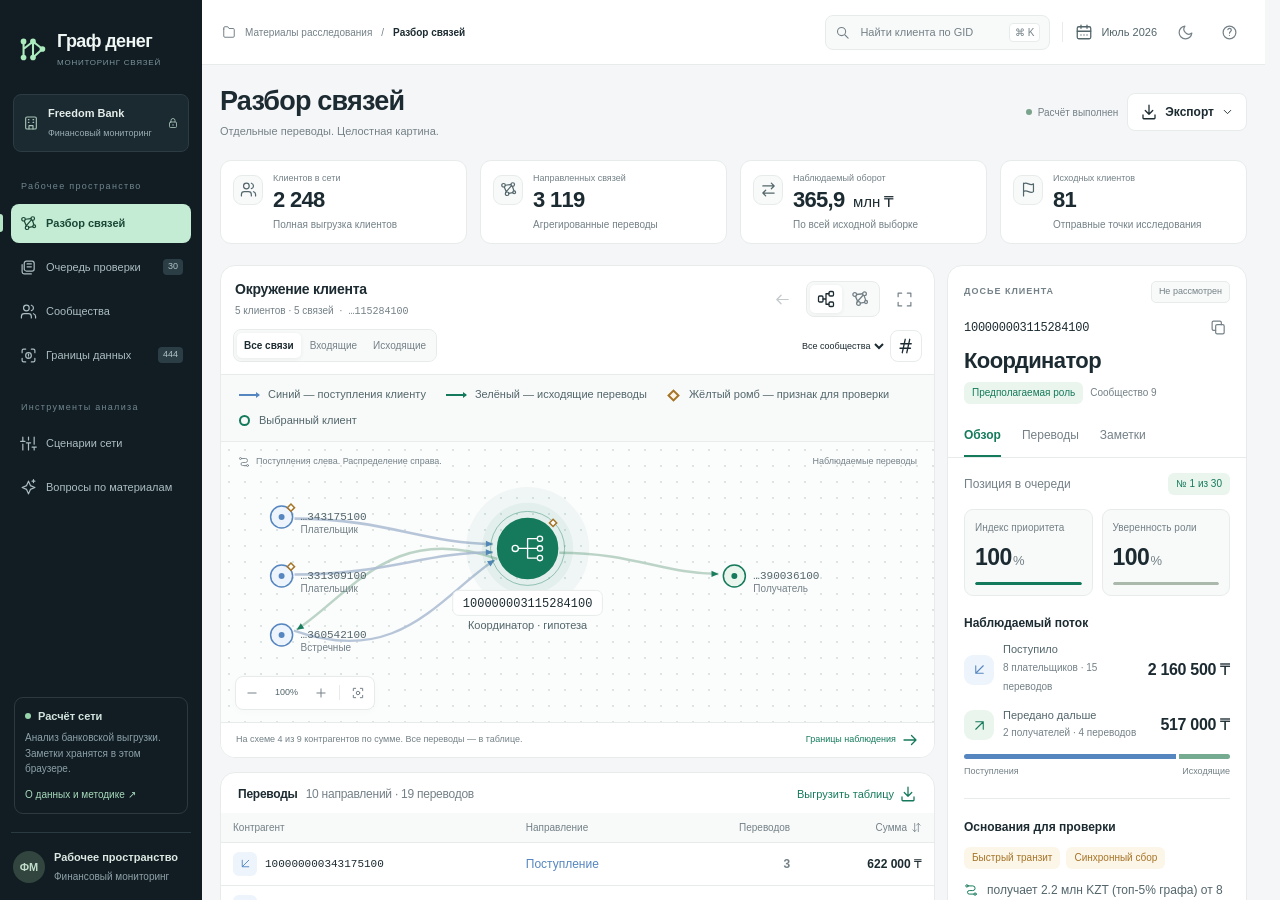
==== web/approved-preview.html @ 73c654eb "новый интерфейс: перенос утверждённого дизайна, схема, досье, очередь приоритетов" ====
<!doctype html>
<html lang="ru">
<head>
  <meta charset="utf-8">
  <meta name="viewport" content="width=device-width,initial-scale=1">
  <meta name="theme-color" content="#111d23">
  <meta name="description" content="Граф денег — рабочее место финансового мониторинга Freedom Bank.">
  <title>Граф денег — рабочее пространство аналитика</title>
  <link rel="stylesheet" href="approved.css?v=3">
</head>
<body>
<script>try{const t=localStorage.getItem("money-theme");document.documentElement.dataset.theme=t==="dark"?"dark":"light";document.body.classList.toggle("dark",t==="dark")}catch(e){}</script>
  <div class="app">
    <aside class="sidebar" id="sidebar" aria-label="Основная навигация">
      <a class="brand" href="#network" aria-label="Граф денег — разбор связей">
        <span class="brand-mark" aria-hidden="true"><svg viewBox="0 0 36 36"><path class="logo-stroke" d="M8 27V10m0 8 10-8m0 0 10 8m-10-8v17m0 0 10-9"/><circle cx="8" cy="27" r="3" fill="currentColor"/><circle cx="8" cy="10" r="3" fill="currentColor"/><circle cx="18" cy="10" r="3" fill="currentColor"/><circle cx="28" cy="18" r="3" fill="currentColor"/><circle cx="18" cy="27" r="3" fill="currentColor"/></svg></span>
        <div class="brand-copy"><div class="brand-title">Граф денег</div><div class="brand-caption">МОНИТОРИНГ СВЯЗЕЙ</div></div>
      </a>
      <div class="workspace-switch"><i data-icon="building"></i><div><strong>Freedom Bank</strong><small>Финансовый мониторинг</small></div><i data-icon="lock" style="width:12px"></i></div>
      <div class="nav-label">Рабочее пространство</div>
      <nav class="nav-list">
        <button class="nav-button active" data-view="network" aria-current="page" title="Разбор связей"><i data-icon="network"></i><span>Разбор связей</span></button>
        <button class="nav-button" data-view="queue" title="Очередь проверки"><i data-icon="layers"></i><span>Очередь проверки</span><span class="nav-count">30</span></button>
        <button class="nav-button" data-view="communities" title="Сообщества"><i data-icon="users"></i><span>Сообщества</span></button>
        <button class="nav-button" data-view="boundaries" title="Границы данных"><i data-icon="scan"></i><span>Границы данных</span><span class="nav-count">444</span></button>
      </nav>
      <div class="nav-label">Инструменты анализа</div>
      <nav class="nav-list tools">
        <button class="nav-button" data-view="scenarios" title="Сценарии сети"><i data-icon="sliders"></i><span>Сценарии сети</span></button>
        <button class="nav-button" data-view="assistant" title="Вопросы по материалам"><i data-icon="sparkles"></i><span>Вопросы по материалам</span></button>
      </nav>
      <div class="sidebar-bottom">
        <div class="local-card"><div class="row"><span class="dot"></span><strong>Расчёт сети</strong></div><p>Анализ банковской выгрузки.<br>Заметки хранятся в этом браузере.</p><button data-action="about">О данных и методике <span aria-hidden="true">↗</span></button></div>
        <div class="sidebar-profile"><div class="avatar">ФМ</div><div><strong>Рабочее пространство</strong><small>Финансовый мониторинг</small></div></div>
      </div>
    </aside>
    <div class="mobile-scrim" id="mobile-scrim"></div>
    <div class="shell">
      <header class="topbar">
        <button class="icon-button mobile-menu" data-action="menu" aria-label="Открыть навигацию"><i data-icon="menu"></i></button>
        <div class="breadcrumbs row"><i data-icon="folder"></i><span>Материалы расследования</span><span>/</span><strong id="breadcrumb-title">Разбор связей</strong></div>
        <div class="top-actions">
          <button class="search-trigger" data-action="search" aria-label="Найти клиента, Command или Control K"><i data-icon="search"></i><span>Найти клиента по GID</span><kbd class="kbd">⌘ K</kbd></button>
          <div class="top-divider"></div><div class="top-date row"><i data-icon="calendar"></i>Июль 2026</div>
          <button class="icon-button" data-action="theme" aria-label="Переключить тему" title="Светлая / тёмная тема"><i data-icon="moon"></i></button>
          <button class="icon-button" data-action="help" aria-label="Справка и горячие клавиши" title="Справка и горячие клавиши"><i data-icon="help"></i></button>
        </div>
      </header>
      <main class="page">
        <div class="page-head">
          <div><h1 id="page-title">Разбор связей</h1><p id="page-subtitle">Отдельные переводы. Целостная картина.</p></div>
          <div class="head-actions row"><span class="snapshot-label"><span class="dot"></span>Загрузка данных…</span><button class="button" data-action="export" id="export-button" aria-label="Экспорт данных"><i data-icon="download"></i><span class="export-label">Экспорт</span><i data-icon="chevronDown" class="export-label" style="width:13px"></i></button></div>
        </div>
        <section class="global-stats" aria-label="Сводка исходной сети">
          <div class="stat-card"><div class="stat-icon"><i data-icon="users"></i></div><div class="stat-body"><div class="stat-label">Клиентов в сети</div><div class="stat-value">—</div><div class="stat-foot">Полная выгрузка клиентов</div></div></div>
          <div class="stat-card"><div class="stat-icon"><i data-icon="network"></i></div><div class="stat-body"><div class="stat-label">Направленных связей</div><div class="stat-value">—</div><div class="stat-foot">Агрегированные переводы</div></div></div>
          <div class="stat-card"><div class="stat-icon"><i data-icon="arrows"></i></div><div class="stat-body"><div class="stat-label">Наблюдаемый оборот</div><div class="stat-value">—</div><div class="stat-foot">По всей исходной выборке</div></div></div>
          <div class="stat-card"><div class="stat-icon"><i data-icon="flag"></i></div><div class="stat-body"><div class="stat-label">Исходных клиентов</div><div class="stat-value">—</div><div class="stat-foot">Отправные точки исследования</div></div></div>
        </section>
        <div id="data-notice" class="notice" role="status" hidden></div><div class="main-view" id="main-view"><div class="panel loading-panel"><div class="loading-line"></div><h2>Открываем материалы расследования</h2><p>Загружаем клиентов, связи и основания приоритетов.</p></div></div>
        <footer class="page-foot"><span class="row"><i data-icon="shield"></i>Признаки для проверки — не утверждение о виновности.</span><span>Июль 2026 <span style="padding:0 7px">·</span> KZT <span style="padding:0 7px">·</span> <button class="text-button" data-action="about">Границы наблюдения</button></span></footer>
      </main>
    </div>
  </div>
  <div id="overlay-root"></div><div id="dropdown-root"></div><div class="tooltip hidden" id="graph-tooltip" role="tooltip"></div><div class="toast-container" id="toast-container" aria-live="polite"></div>

<script src="simulation.js"></script><script src="approved-graph.js?v=3"></script><script src="approved-views.js?v=3"></script><script src="approved-inspector.js?v=3"></script><script src="approved.js?v=3"></script>
</body></html>
---- web/approved.css ----
/* Граф денег — standalone interface. No external assets or fonts. */
:root {
  color-scheme: light;
  --bg: #f5f6f8; --panel: #ffffff; --panel-alt: #f8faf9; --nav: #111d23;
  --ink: #1c2b31; --muted: #748187; --soft-text: #53666b; --line: #e7eceb;
  --green: #147a5b; --green-dark: #0b5a43; --green-soft: #eaf5ee; --mint: #a4e5be;
  --blue: #5686bf; --blue-soft: #edf4fc; --amber: #a67427; --amber-soft: #fcf6e9;
  --canvas: #fbfcfc; --dot: #dce5e1; --edge-out: #b3cec0; --edge-in: #aebed4;
  --shadow: 0 8px 32px #172d2310; --radius: 15px;
  --font: -apple-system,BlinkMacSystemFont,"Segoe UI",Arial,sans-serif;
  --mono: "SFMono-Regular",Consolas,"Liberation Mono",monospace;
}
[data-theme="dark"] {
  color-scheme: dark; --bg: #111a1e; --panel: #19252a; --panel-alt: #1d2b30;
  --nav: #0c1519; --ink: #e0eae6; --muted: #94a7a6; --soft-text: #b1c1bd;
  --line: #2c3b40; --green: #8ad1ad; --green-dark: #acdfc2; --green-soft: #213e32;
  --mint: #88cba2; --blue: #92b6e4; --blue-soft: #233647; --amber: #dfbe7b;
  --amber-soft: #393124; --canvas: #172227; --dot: #2d3d3f;
  --edge-out: #466459; --edge-in: #465c75; --shadow: 0 8px 32px #0002;
}
*{box-sizing:border-box} body{margin:0;background:var(--bg);color:var(--ink);font:13px/1.5 var(--font);-webkit-font-smoothing:antialiased}button,input,select,textarea{font:inherit;color:inherit}button{cursor:pointer}button,a,input,select,textarea{outline-offset:4px} :focus-visible{outline:2px solid var(--green)}button{border:0}a{color:var(--green)}button:disabled{opacity:.42;cursor:not-allowed}input,select,textarea{background:var(--panel);border:1px solid var(--line);border-radius:9px}input:focus,select:focus,textarea:focus{border-color:var(--green)}button, a, input, select { -webkit-tap-highlight-color:transparent }button{touch-action:manipulation}button svg{pointer-events:none}h1,h2,h3,p{margin:0}h1{font-size:27px;font-weight:650;letter-spacing:-.8px;line-height:1.2}h2{font-size:16px;font-weight:650;letter-spacing:-.25px}h3{font-size:13px;font-weight:650}.icon{width:18px;height:18px;display:inline-block;flex-shrink:0;vertical-align:middle;fill:none;stroke:currentColor;stroke-width:1.7;stroke-linecap:round;stroke-linejoin:round}.mono{font-family:var(--mono);font-variant-numeric:tabular-nums}.muted{color:var(--muted)}.tiny{font-size:11px}.small{font-size:12px}.eyebrow{font-size:10px;font-weight:650;letter-spacing:1.1px;text-transform:uppercase;color:var(--muted)}.sr-only{position:absolute;width:1px;height:1px;overflow:hidden;clip:rect(0,0,0,0);white-space:nowrap}.hidden,[hidden]{display:none!important}.dot{display:inline-block;width:6px;height:6px;border-radius:50%;background:currentColor;flex-shrink:0}.green{color:var(--green)}.blue{color:var(--blue)}.amber{color:var(--amber)}.row{display:flex;align-items:center;gap:8px}.spread{justify-content:space-between}.stack{display:flex;flex-direction:column;gap:12px}.divider{height:1px;background:var(--line);margin:19px 0}.pill{display:inline-flex;align-items:center;gap:5px;border-radius:6px;padding:4px 7px;white-space:nowrap;font-size:10px;line-height:1.2;background:var(--panel-alt);color:var(--soft-text);border:1px solid var(--line)}.pill.green{color:var(--green);background:var(--green-soft);border-color:transparent}.pill.amber{color:var(--amber);background:var(--amber-soft);border-color:transparent}.pill.blue{color:var(--blue);background:var(--blue-soft);border-color:transparent}.button{display:inline-flex;align-items:center;justify-content:center;gap:7px;border:1px solid var(--line);border-radius:8px;padding:9px 12px;background:var(--panel);font-size:12px;font-weight:550;white-space:nowrap;transition:background .15s,border-color .15s}.button:hover,.icon-button:hover{background:var(--panel-alt);border-color:var(--muted)}.button.primary{background:var(--green);border-color:var(--green);color:#fff}.button.primary:hover{background:var(--green-dark)}[data-theme=dark] .button.primary{color:#13271b}[data-theme=dark] .button.primary:hover{background:#a2dab9}.button.subtle{background:transparent;border-color:transparent;color:var(--muted)}.button.subtle:hover{background:var(--panel-alt);color:var(--ink)}.button.compact{padding:6px 9px;font-size:11px}.icon-button{width:32px;height:32px;display:inline-flex;align-items:center;justify-content:center;background:transparent;border:1px solid transparent;border-radius:8px;color:var(--muted);flex-shrink:0}.icon-button.active{background:var(--green-soft);color:var(--green)}.icon-button .icon{width:17px;height:17px}.text-button{background:none;color:var(--green);font-size:11px;padding:0;display:inline-flex;align-items:center;gap:5px}.kbd{font-family:var(--font);font-size:10px;border:1px solid var(--line);border-radius:4px;padding:1px 5px;color:var(--muted);background:var(--panel);white-space:nowrap}.avatar{width:32px;height:32px;display:grid;place-items:center;border-radius:50%;font-size:11px;font-weight:650;background:#e2e9e7;color:#415b51;flex-shrink:0}
.app{display:grid;grid-template-columns:224px minmax(0,1fr);height:100dvh;min-height:680px}.sidebar{background:var(--nav);color:#b5c0c3;display:flex;flex-direction:column;padding:28px 16px 15px;position:relative;z-index:50}.brand{display:flex;align-items:center;gap:11px;padding:0 8px 25px;color:#f0f6f4;text-decoration:none}.brand-mark{width:33px;height:35px;display:grid;place-items:center;color:#abebbe;flex-shrink:0}.brand-mark svg{width:34px;height:34px}.brand-title{font-size:19px;letter-spacing:-.6px;font-weight:650;white-space:nowrap}.brand-caption{font-size:9px;color:#7c949c;letter-spacing:.75px;margin-top:2px}.workspace-switch{display:flex;align-items:center;gap:9px;padding:10px 9px;margin:0 2px 28px;border:1px solid #2c3c42;border-radius:8px;color:#e4ede9;background:#1a2a30}.workspace-switch>.icon{color:#a8c3b7;width:16px}.workspace-switch>div{flex:1;min-width:0}.workspace-switch strong{display:block;font-size:11px;font-weight:550}.workspace-switch small{font-size:9px;color:#9aadb1}.nav-label{font-size:9px;letter-spacing:1.3px;padding:0 10px 10px;color:#70868d}.nav-list{display:flex;flex-direction:column;gap:5px;margin-bottom:26px}.nav-button{display:flex;align-items:center;gap:11px;padding:11px 11px;text-align:left;border-radius:8px;background:transparent;color:#acbec1;font-size:12px;position:relative;min-height:39px}.nav-button .icon{width:17px;height:17px}.nav-button:hover{background:#203037;color:#ecf5f1}.nav-button.active{background:#c4ecd4;color:#1b4836;font-weight:650}.nav-button.active:before{content:"";position:absolute;left:-16px;height:18px;width:3px;border-radius:0 3px 3px 0;background:#b4e5c5}.nav-count{font-size:9px;margin-left:auto;border-radius:4px;padding:1px 5px;color:#afc3c6;background:#2c3e45;font-variant-numeric:tabular-nums}.active .nav-count{background:#98c9ad;color:#1b4836}.sidebar-bottom{margin-top:auto}.local-card{margin:0 3px 18px;padding:13px 11px;border:1px solid #2c3a40;border-radius:9px}.local-card .row{gap:7px;font-size:11px;color:#d3e4de}.local-card .dot{color:#98d4ac}.local-card p{font-size:10px;line-height:1.55;color:#8ca1a8;margin-top:6px}.local-card button{margin-top:10px;background:none;padding:0;color:#a8dabb;font-size:10px}.sidebar-profile{border-top:1px solid #293a40;padding:16px 7px 0;display:flex;align-items:center;gap:9px}.sidebar-profile .avatar{background:#32463f;color:#c2decb}.sidebar-profile strong{display:block;color:#dce8e1;font-size:11px;font-weight:550}.sidebar-profile small{font-size:10px;color:#8fa2a8}.sidebar-profile .icon-button{margin-left:auto;color:#91a8ac}
.shell{min-width:0;min-height:0;display:flex;flex-direction:column}.topbar{height:65px;min-height:65px;border-bottom:1px solid var(--line);background:var(--panel);display:flex;align-items:center;justify-content:space-between;padding:0 26px;gap:20px}.breadcrumbs{color:var(--muted);font-size:11px;gap:9px}.breadcrumbs .icon{width:14px;height:14px}.breadcrumbs strong{color:var(--ink);font-weight:550}.top-actions{display:flex;align-items:center;gap:16px}.search-trigger{border:1px solid var(--line);border-radius:8px;background:var(--panel-alt);display:flex;align-items:center;gap:10px;color:var(--muted);font-size:11px;width:255px;padding:7px 9px;text-align:left}.search-trigger .icon{width:15px;height:15px}.search-trigger .kbd{margin-left:auto}.top-divider{height:20px;width:1px;background:var(--line)}.top-date{font-size:11px;color:var(--soft-text)}.mobile-menu{display:none}.page{padding:23px 25px 0;flex:1;min-height:0;display:flex;flex-direction:column}.page-head{display:flex;align-items:center;justify-content:space-between;gap:16px;margin-bottom:20px}.page-head p{color:var(--muted);font-size:11px;margin-top:6px}.page-head .head-actions{display:flex;gap:9px}.snapshot-label{color:var(--muted);font-size:10px;display:flex;align-items:center;gap:6px}.snapshot-label .dot{color:#79a38b}.global-stats{display:grid;grid-template-columns:repeat(4,minmax(0,1fr));gap:13px;margin-bottom:21px}.stat-card{padding:13px 15px 12px;background:var(--panel);border:1px solid var(--line);border-radius:11px;display:flex;gap:12px;align-items:flex-start;min-width:0}.stat-icon{width:34px;height:34px;border:1px solid var(--line);background:var(--panel-alt);border-radius:9px;display:grid;place-items:center;color:var(--soft-text);margin-top:3px;flex-shrink:0}.stat-icon .icon{width:17px;height:17px}.stat-body{min-width:0;flex:1}.stat-label{font-size:11px;color:var(--muted);white-space:nowrap}.stat-value{font-size:24px;line-height:1.35;letter-spacing:-.7px;font-weight:600;font-variant-numeric:tabular-nums}.stat-value small{font-size:15px;letter-spacing:0;font-weight:450;margin-left:3px}.stat-foot{font-size:10px;color:var(--muted);margin-top:2px}.stat-mini{display:flex;align-items:flex-end;gap:3px;height:25px;width:46px;align-self:center;margin-left:auto}.stat-mini span{background:var(--green-soft);border-top:2px solid #98bfa5;width:7px;border-radius:2px 2px 0 0}
.main-view{min-height:0;flex:1;display:flex;flex-direction:column}.analysis-split{display:grid;grid-template-columns:minmax(0,1fr) 324px;gap:16px;flex:1;min-height:0}.work-area{display:flex;flex-direction:column;gap:14px;min-width:0;min-height:0}.panel{background:var(--panel);border:1px solid var(--line);border-radius:var(--radius);overflow:hidden}.graph-panel{flex:1;min-height:302px;display:flex;flex-direction:column;position:relative}.panel-head{display:flex;align-items:center;justify-content:space-between;gap:10px;padding:16px 18px 12px}.panel-subtitle{font-size:10px;color:var(--muted);margin-top:3px}.panel-head h2{font-size:14px}.graph-tools{border-bottom:1px solid var(--line);display:flex;align-items:center;justify-content:space-between;padding:0 17px 12px;gap:10px}.segmented{display:inline-flex;padding:3px;gap:2px;background:var(--panel-alt);border:1px solid var(--line);border-radius:8px}.segmented button{padding:5px 9px;background:transparent;color:var(--muted);font-size:10px;border-radius:5px;white-space:nowrap}.segmented button.active{background:var(--panel);color:var(--ink);box-shadow:0 1px 4px #142e1e12;font-weight:550}.graph-filter-tools{display:flex;align-items:center;gap:8px}.graph-tools select{border:0;background:transparent;font-size:10px;max-width:130px;outline-offset:2px;cursor:pointer}.canvas-wrap{position:relative;flex:1;min-height:205px;background-color:var(--canvas);background-image:radial-gradient(var(--dot) .8px,transparent .8px);background-size:16px 16px;overflow:hidden;touch-action:none}.network-svg{display:block;width:100%;height:100%;position:absolute;inset:0;cursor:grab;user-select:none;touch-action:none}.network-svg.dragging{cursor:grabbing}.graph-node{cursor:pointer;transition:opacity .14s}.graph-node:focus{outline:none}.graph-node:focus-visible .node-shape{stroke:var(--green);stroke-width:4}.graph-node:hover .node-shape{filter:drop-shadow(0 3px 5px #1b584723)}.graph-node:hover text{font-weight:650}.graph-edge{fill:none;stroke-width:1.6;transition:opacity .16s}.graph-edge.incoming{stroke:var(--edge-in)}.graph-edge.outgoing{stroke:var(--edge-out)}.graph-edge.active-edge{stroke-width:2.6;stroke:var(--green)}.graph-node.faded,.graph-edge.faded{opacity:.15}.edge-amount{font:10px var(--font);fill:var(--muted);paint-order:stroke;stroke:var(--canvas);stroke-width:5px;stroke-linejoin:round;pointer-events:none}.node-label{font:14px var(--mono);fill:var(--soft-text)}.node-amount{font:10.5px var(--font);fill:var(--muted)}.node-shape{fill:var(--panel);stroke:var(--edge-out);stroke-width:1.6}.node-shape.incoming{stroke:var(--edge-in);fill:var(--blue-soft)}.node-shape.outgoing{fill:var(--green-soft)}.node-shape.selected{stroke:var(--green);stroke-width:3;fill:var(--green-soft)}.node-core{fill:var(--green)}.canvas-caption{position:absolute;left:17px;top:13px;display:flex;align-items:center;gap:6px;font-size:9px;color:var(--muted);pointer-events:none}.canvas-caption .icon{width:12px;height:12px}.canvas-right-tag{position:absolute;right:17px;top:13px;color:var(--muted);font-size:9px;pointer-events:none}.graph-controls{position:absolute;left:14px;bottom:12px;display:flex;gap:3px;align-items:center;background:var(--panel);border:1px solid var(--line);padding:3px;border-radius:8px;box-shadow:0 2px 8px #12312205}.graph-controls .icon-button{width:26px;height:26px;border-radius:5px}.graph-controls .icon{width:14px;height:14px}.graph-controls .zoom-text{width:37px;text-align:center;font-size:9px;color:var(--soft-text);font-variant-numeric:tabular-nums}.graph-controls .control-sep{height:15px;width:1px;background:var(--line);margin:0 2px}.canvas-legend{display:flex;align-items:center;gap:13px;font-size:9px;color:var(--muted);position:absolute;right:16px;bottom:21px;pointer-events:none}.legend-item{display:flex;align-items:center;gap:5px}.legend-line{width:13px;height:2px;background:var(--blue);position:relative}.legend-line:after{content:"";position:absolute;right:-1px;top:-2px;border-left:4px solid var(--blue);border-top:3px solid transparent;border-bottom:3px solid transparent}.legend-line.out{background:var(--green)}.legend-line.out:after{border-left-color:var(--green)}.legend-ring{width:8px;height:8px;border:2px solid var(--green);border-radius:50%}.graph-bottom{display:flex;align-items:center;justify-content:space-between;font-size:9px;color:var(--muted);padding:8px 15px;border-top:1px solid var(--line);gap:12px;background:var(--panel)}.graph-bottom button{font-size:9px}.graph-panel.is-fullscreen{position:fixed;inset:15px;z-index:300;min-height:0;box-shadow:0 0 0 30px #0a171ccc}.graph-panel.is-fullscreen .panel-head{padding:20px}.graph-panel.is-fullscreen .network-svg{max-height:none}.tooltip{position:fixed;pointer-events:none;background:var(--nav);color:#e9f2ec;padding:10px 12px;font-size:11px;border-radius:9px;box-shadow:var(--shadow);z-index:500;max-width:270px;line-height:1.7}.tooltip .tt-muted{color:#a2b7b4;font-size:10px}.graph-empty{position:absolute;inset:0;display:grid;place-content:center;text-align:center;gap:8px;padding:30px;color:var(--muted)}
.transfer-panel{height:208px;min-height:164px;display:flex;flex-direction:column}.transfer-panel .panel-head{padding:12px 17px 10px}.transfer-panel .panel-head h2{font-size:12px}.transfer-panel .panel-head h2 .count{font-weight:450;color:var(--muted);margin-left:5px}.table-wrap{overflow:auto;flex:1;min-height:0;scrollbar-width:thin;scrollbar-color:var(--line) transparent}table{width:100%;border-collapse:collapse;white-space:nowrap;font-size:12px}th{font-size:10px;color:var(--muted);font-weight:500;text-align:left;padding:7px 16px;background:var(--panel-alt);position:sticky;top:0;z-index:1;border-bottom:1px solid var(--line)}td{padding:9px 16px;border-bottom:1px solid var(--line);font-variant-numeric:tabular-nums}tbody tr:last-child td{border-bottom:0}tbody tr:hover{background:var(--panel-alt)}tbody tr.selected-row{background:var(--green-soft)}td.amount,th.amount{text-align:right}td.amount{font-weight:550}.table-client{background:transparent;display:inline-flex;align-items:center;gap:8px;padding:0;font-size:10px}.direction-icon{width:24px;height:24px;border-radius:6px;display:grid;place-items:center;background:var(--green-soft);color:var(--green);flex-shrink:0}.direction-icon.in{color:var(--blue);background:var(--blue-soft)}.direction-icon .icon{width:13px;height:13px}.table-client .mini-id{font-size:11px}.sort-button{padding:0;background:transparent;color:inherit;display:flex;align-items:center;gap:4px;margin-left:auto}.sort-button .icon{width:11px;height:11px}
.inspector{display:flex;flex-direction:column;min-height:0;position:relative}.inspector-head{padding:18px 19px 12px}.inspector-top{display:flex;justify-content:space-between;align-items:center;gap:10px;margin-bottom:13px}.inspector-top .eyebrow{font-size:9px;letter-spacing:1px}.inspector-top .icon-button{width:23px;height:23px}.inspector-gid{display:flex;align-items:center;gap:4px;margin-bottom:8px;white-space:nowrap}.inspector-gid strong{font:500 13px var(--mono);letter-spacing:-.25px}.inspector-gid .icon-button{height:24px;width:24px;margin-left:auto}.client-role{font-size:22px;font-weight:600;letter-spacing:-.6px;line-height:1.2;margin:6px 0 8px}.role-meta{display:flex;align-items:center;gap:7px;font-size:10px;color:var(--muted)}.status-mini{font-size:9px;color:var(--muted);padding:3px 7px;background:var(--panel-alt);border:1px solid var(--line);border-radius:5px}.inspector-tabs{display:flex;padding:0 19px;gap:21px;border-bottom:1px solid var(--line)}.inspector-tabs button{padding:10px 0 11px;border-bottom:2px solid transparent;font-size:12px;color:var(--muted);background:transparent}.inspector-tabs button.active{color:var(--green);border-color:var(--green);font-weight:600}.inspector-body{overflow:auto;flex:1;min-height:0;padding:17px 19px 18px;scrollbar-width:thin;scrollbar-color:var(--line) transparent}.score-row{display:grid;grid-template-columns:1fr 1fr;gap:14px;margin-bottom:18px}.score-box{padding:12px 11px;background:var(--panel-alt);border:1px solid var(--line);border-radius:9px}.score-box small{font-size:10px;color:var(--muted);display:block;margin-bottom:5px}.score-box strong{font-size:23px;font-weight:550;letter-spacing:-.5px}.score-box strong span{font-size:13px;font-weight:450;color:var(--muted);margin-left:1px}.score-track{height:3px;border-radius:3px;background:var(--line);margin-top:8px;overflow:hidden}.score-track span{display:block;background:var(--green);height:100%;border-radius:3px}.score-box.secondary .score-track span{background:#aab9ac}.inspector-section-title{font-size:12px;font-weight:650;margin-bottom:11px}.flow-item{display:flex;align-items:center;gap:9px;margin-bottom:13px}.flow-item .direction-icon{width:30px;height:30px;border-radius:9px}.flow-item .direction-icon .icon{width:15px;height:15px}.flow-item>.flow-text{flex:1}.flow-text>span{font-size:11px;color:var(--soft-text);display:block;line-height:1.2}.flow-text small{font-size:10px;color:var(--muted)}.flow-item strong{font-size:16px;font-weight:550;letter-spacing:-.3px;white-space:nowrap}.flow-ratio{display:flex;gap:3px;height:5px;margin:2px 0 6px}.flow-ratio .incoming{background:var(--blue);border-radius:4px 0 0 4px}.flow-ratio .outgoing{background:#75ac91;border-radius:0 4px 4px 0}.flow-ratio-caption{display:flex;justify-content:space-between;color:var(--muted);font-size:9px}.observation{display:flex;gap:9px;font-size:12px;line-height:1.6;color:var(--soft-text);margin:8px 0}.observation>.icon{width:14px;height:14px;margin-top:2px;color:var(--green)}.notice{padding:11px;border-radius:8px;background:var(--amber-soft);color:var(--amber);font-size:10px;line-height:1.65;margin-top:14px;border:1px solid #c7953420}.notice .row{gap:6px;font-weight:600;margin-bottom:4px;font-size:10px}.notice .icon{width:13px;height:13px}.notice.neutral{background:var(--panel-alt);color:var(--soft-text);border-color:var(--line)}.evidence-details{border-top:1px solid var(--line);margin-top:16px;padding-top:13px}.evidence-details summary{font-size:10px;cursor:pointer;display:flex;align-items:center;justify-content:space-between;list-style:none;font-weight:550}.evidence-details summary::-webkit-details-marker{display:none}.evidence-details summary:after{content:"+";font-size:14px;color:var(--muted)}.evidence-details[open] summary:after{content:"−"}.facts-grid{display:grid;grid-template-columns:1fr 1fr;gap:15px 10px;margin-top:15px}.facts-grid small{display:block;font-size:9px;color:var(--muted);margin-bottom:3px}.facts-grid strong{font-size:11px;font-weight:550}.inspector-footer{padding:13px 16px 11px;background:var(--panel);border-top:1px solid var(--line)}.inspector-footer .decision-buttons{display:flex;gap:7px}.inspector-footer .button.primary{flex:1;min-width:0}.inspector-footer .defer{width:37px;padding:9px}.inspector-footer p{font-size:8px;text-align:center;color:var(--muted);margin-top:7px}.peer-flow-label{font-size:10px;color:var(--muted);margin:13px 0}.note-field{width:100%;min-height:180px;padding:12px;resize:vertical;line-height:1.7;font-size:12px}.notes-label{display:flex;justify-content:space-between;gap:8px;font-size:10px;color:var(--muted);margin:8px 0 14px}.inspector-transfer{display:flex;align-items:center;gap:8px;padding:11px 0;border-bottom:1px solid var(--line)}.inspector-transfer .transfer-info{flex:1;min-width:0}.inspector-transfer .transfer-info strong{font-size:10px;display:block;font-weight:500}.inspector-transfer .transfer-info small{font-size:9px;color:var(--muted)}.inspector-transfer .transfer-amount{font-size:11px;font-weight:550}.mobile-inspector-button{display:none}.close-inspector{display:none}.page-foot{display:flex;align-items:center;justify-content:space-between;font-size:9px;color:var(--muted);padding:13px 0 10px;gap:8px;flex-shrink:0}.page-foot .icon{width:11px;height:11px}.page-foot .row{gap:5px}.page-foot button{font-size:9px}
.secondary-view{height:100%;overflow:auto;min-height:0;padding-bottom:4px;scrollbar-width:thin}.secondary-view>.panel{margin-bottom:16px}.section-toolbar{padding:16px 18px;border-bottom:1px solid var(--line);display:flex;justify-content:space-between;gap:13px;align-items:center;flex-wrap:wrap}.section-toolbar input,.section-toolbar select{padding:8px 10px;font-size:11px;max-width:240px}.section-toolbar .row{flex-wrap:wrap}.view-intro{padding:24px}.view-intro p{font-size:12px;color:var(--muted);max-width:800px;line-height:1.8;margin-top:7px}.mini-stats{display:grid;grid-template-columns:repeat(3,1fr);gap:14px;margin-bottom:16px}.mini-stat{border:1px solid var(--line);background:var(--panel);border-radius:12px;padding:17px 20px}.mini-stat strong{display:block;font-size:26px;letter-spacing:-.7px;font-weight:550}.mini-stat span{font-size:11px;color:var(--muted)}.queue-table td{padding:11px 17px;font-size:11px}.queue-table th{padding:11px 17px}.queue-table .table-client{font-size:11px}.queue-rank{display:grid;place-items:center;background:var(--panel-alt);border:1px solid var(--line);border-radius:6px;width:28px;height:28px;color:var(--muted);font-size:10px}.queue-rank.top{background:var(--green-soft);border-color:transparent;color:var(--green)}.queue-table select{padding:5px 7px;font-size:10px}.table-footer{padding:12px 19px;color:var(--muted);font-size:10px;border-top:1px solid var(--line)}.empty-state{padding:35px 22px;text-align:center;color:var(--muted);line-height:1.8;font-size:12px}.empty-state .icon{width:28px;height:28px;margin-bottom:12px;color:var(--soft-text)}.empty-state strong{display:block;color:var(--ink);font-size:15px;margin-bottom:5px}.community-grid{display:grid;grid-template-columns:repeat(auto-fill,minmax(190px,1fr));gap:12px;padding:18px}.community-card{background:var(--panel);border:1px solid var(--line);border-radius:11px;padding:17px;text-align:left;position:relative}.community-card:hover{border-color:var(--green);background:var(--panel-alt)}.community-card.known{border-color:#9abdab;background:var(--green-soft)}.community-card .icon{color:var(--muted);margin-bottom:10px}.community-card.known .icon{color:var(--green)}.community-card h3{font-size:12px}.community-card p{font-size:10px;color:var(--muted);margin-top:6px}.community-card .pill{position:absolute;top:15px;right:13px}.information-grid{display:grid;grid-template-columns:1fr 1fr;gap:16px}.information-card{padding:22px}.information-card h3{margin-bottom:14px}.information-card p{color:var(--soft-text);font-size:12px;line-height:1.8;margin:9px 0}.availability-row{display:flex;align-items:center;justify-content:space-between;gap:20px;font-size:11px;padding:11px 0;border-bottom:1px solid var(--line)}.availability-row:last-child{border:0}.bound-note{display:flex;gap:13px;padding:20px;border-radius:11px;background:var(--amber-soft);color:var(--amber);margin-bottom:16px}.bound-note .icon{margin-top:3px}.bound-note strong{font-size:12px}.bound-note p{font-size:11px;margin-top:5px;line-height:1.8}.method-text{white-space:normal}.scenario-layout{display:grid;grid-template-columns:1.2fr 1fr;gap:16px}.scenario-card{padding:23px}.scenario-card p{color:var(--muted);font-size:11px;line-height:1.8;margin:8px 0 18px}.slider-label{display:flex;align-items:center;justify-content:space-between;margin:25px 0 20px}.slider-label output{font-size:35px;font-weight:550;line-height:1}.scenario-slider{width:100%;accent-color:var(--green)}.range-labels{display:flex;justify-content:space-between;font-size:10px;color:var(--muted);margin-top:8px}.scenario-metrics{display:grid;grid-template-columns:repeat(2,1fr);gap:12px;margin:15px 0}.scenario-metric{padding:18px;background:var(--panel-alt);border-radius:9px;border:1px solid var(--line)}.scenario-metric strong{font-size:27px;font-weight:500;display:block}.scenario-metric span{font-size:10px;color:var(--muted)}.scenario-list{display:flex;flex-wrap:wrap;gap:7px;margin-top:16px}.scenario-list span{font-size:10px;font-family:var(--mono);padding:5px 8px;background:var(--panel-alt);border:1px solid var(--line);border-radius:6px}.scenario-card select{font-size:11px;padding:9px;max-width:100%;width:100%}.assistant-layout{display:grid;grid-template-columns:minmax(0,1fr) 290px;gap:16px;height:100%;min-height:440px}.chat-panel{display:flex;flex-direction:column;min-height:0}.chat-messages{flex:1;overflow:auto;padding:26px;min-height:0}.chat-empty{max-width:590px;margin:25px auto 35px}.assistant-mark{width:48px;height:48px;background:var(--green-soft);color:var(--green);border-radius:14px;display:grid;place-items:center;margin-bottom:17px}.assistant-mark .icon{width:25px;height:25px}.chat-empty h2{font-size:24px;letter-spacing:-.6px}.chat-empty p{font-size:12px;line-height:1.8;color:var(--muted);margin-top:10px}.prompt-grid{display:grid;grid-template-columns:1fr 1fr;gap:9px;margin-top:24px}.prompt-card{background:var(--panel-alt);border:1px solid var(--line);border-radius:9px;padding:14px;text-align:left;color:var(--soft-text);font-size:11px;line-height:1.5;display:flex;align-items:center;justify-content:space-between;gap:10px}.prompt-card:hover{border-color:var(--green)}.prompt-card .icon{width:14px;height:14px;color:var(--muted)}.chat-message{max-width:630px;margin:16px 0;padding:14px 17px;font-size:12px;line-height:1.85;border:1px solid var(--line);border-radius:12px;white-space:pre-line}.chat-message.user{margin-left:auto;background:var(--green-soft);border-color:transparent}.chat-message.assistant{background:var(--panel-alt)}.chat-message .chat-label{display:block;font-size:9px;color:var(--muted);font-weight:550;margin-bottom:6px}.chat-form{display:flex;gap:10px;padding:16px;border-top:1px solid var(--line)}.chat-form input{flex:1;min-width:0;padding:11px 12px;font-size:12px}.assistant-context{padding:23px;height:max-content}.assistant-context h3{margin-bottom:15px}.assistant-context p{font-size:11px;line-height:1.8;color:var(--muted);margin-top:10px}.assistant-context .mono{font-size:11px;overflow-wrap:anywhere}
.modal-backdrop{position:fixed;inset:0;background:#0e1f285e;backdrop-filter:blur(5px);z-index:400;display:flex;align-items:flex-start;justify-content:center;padding:15vh 20px 30px;overflow:auto}.modal{background:var(--panel);border:1px solid var(--line);border-radius:15px;width:610px;max-width:100%;box-shadow:0 22px 100px #0003;overflow:hidden}.modal-head{padding:19px 23px;border-bottom:1px solid var(--line);display:flex;align-items:center;justify-content:space-between}.modal-body{padding:22px}.modal-body p{font-size:12px;line-height:1.85;color:var(--soft-text);margin:10px 0}.modal-foot{padding:14px 23px;border-top:1px solid var(--line);display:flex;justify-content:flex-end;gap:9px}.command-input{display:flex;align-items:center;gap:12px;padding:19px 22px;border-bottom:1px solid var(--line)}.command-input>.icon{color:var(--green)}.command-input input{width:100%;background:transparent;border:0;padding:0;font-size:14px;outline:none}.command-results{max-height:360px;overflow:auto;padding:8px}.command-item{display:flex;width:100%;align-items:center;gap:11px;padding:12px;border-radius:9px;background:none;text-align:left}.command-item:hover,.command-item.current{background:var(--green-soft)}.command-item>.icon{width:19px;color:var(--green)}.command-item>div{flex:1}.command-item strong{display:block;font-size:12px;font-weight:500}.command-item small{display:block;font-size:10px;color:var(--muted);margin-top:4px}.command-item .command-source{font-size:9px;color:var(--muted)}.command-footer{padding:9px 20px;display:flex;gap:15px;color:var(--muted);font-size:10px;background:var(--panel-alt);border-top:1px solid var(--line)}.dropdown{position:fixed;width:235px;padding:6px;background:var(--panel);border:1px solid var(--line);border-radius:10px;box-shadow:var(--shadow);z-index:350}.dropdown button{display:flex;align-items:center;gap:9px;width:100%;background:transparent;text-align:left;border-radius:6px;padding:10px 9px;font-size:11px}.dropdown button:hover{background:var(--panel-alt)}.dropdown .icon{color:var(--muted);width:16px;height:16px}.toast-container{position:fixed;bottom:25px;left:50%;transform:translateX(-50%);z-index:600;display:flex;flex-direction:column;gap:8px;pointer-events:none;max-width:min(90vw,590px)}.toast{display:flex;align-items:center;gap:10px;background:var(--nav);color:#edf4f0;border:1px solid #485853;padding:12px 18px;border-radius:10px;box-shadow:0 8px 35px #0002;font-size:12px;animation:toast-in .18s ease-out}.toast .icon{color:#a6deb9;flex-shrink:0;width:17px;height:17px}.toast.exit{opacity:0;transition:opacity .3s}.mobile-scrim{display:none}.logo-stroke{stroke:currentColor;fill:none;stroke-linecap:round;stroke-linejoin:round;stroke-width:2.2}.node-root-title{fill:var(--ink);font:600 14px var(--mono)}.node-root-subtitle{fill:var(--muted);font:11px var(--font)}
.footer-caution{padding:7px 9px;margin-bottom:10px;border-radius:7px;background:var(--amber-soft);color:var(--amber);font-size:9px;line-height:1.6;display:flex;align-items:flex-start;gap:6px}.footer-caution .icon{width:12px;height:12px;margin-top:1px;flex-shrink:0}
@keyframes toast-in{from{opacity:0;transform:translateY(8px)}to{opacity:1;transform:translateY(0)}}@media(prefers-reduced-motion:reduce){*{animation:none!important;transition:none!important;scroll-behavior:auto!important}}
@media(min-width:1700px){.app{grid-template-columns:236px minmax(0,1fr)}.analysis-split{grid-template-columns:minmax(0,1fr) 355px;gap:20px}.page{padding:27px 30px 0}.topbar{padding:0 30px}.inspector-head{padding:21px 23px 15px}.inspector-body{padding:19px 23px}.inspector-tabs{padding:0 23px}.transfer-panel{height:230px}.panel-head{padding:19px 21px 14px}.global-stats{gap:18px}.stat-card{padding:16px 19px}.client-role{font-size:25px}.inspector-gid strong{font-size:14px}}
@media(max-width:1360px){.app{grid-template-columns:202px minmax(0,1fr)}.sidebar{padding-left:11px;padding-right:11px}.brand{gap:8px;padding-left:5px;padding-right:0}.brand-title{font-size:18px}.nav-button{font-size:11px;gap:9px;padding-left:9px;padding-right:8px}.nav-button.active:before{left:-11px}.brand-caption{font-size:8px}.page{padding:20px 18px 0}.topbar{padding:0 20px}.analysis-split{grid-template-columns:minmax(0,1fr) 300px;gap:12px}.inspector-head{padding:15px 16px 12px}.inspector-body{padding:15px 16px}.inspector-tabs{padding:0 16px}.inspector-gid strong{font-size:12px}.score-row{gap:9px}.score-box{padding:10px}.stat-card{padding:11px 12px;gap:10px}.stat-icon{width:30px;height:30px}.stat-label{font-size:9px}.stat-value{font-size:22px}.canvas-legend{gap:9px;right:12px}.canvas-legend .legend-item:last-child{display:none}.graph-filter-tools{gap:3px}.graph-tools{padding-left:12px;padding-right:12px}.segmented button{padding-left:7px;padding-right:7px}.graph-tools select{max-width:110px;font-size:9px}.graph-filter-tools .amount-label{display:none}.graph-tools .button.compact{padding:6px}.panel-head{padding:13px 14px 10px}.transfer-panel{height:196px}td,th{padding-left:12px;padding-right:12px}.breadcrumbs{font-size:10px}.search-trigger{width:225px}.local-card{padding:10px}.sidebar-profile{padding-left:2px;padding-right:2px}.top-actions{gap:12px}}
@media(max-width:1150px){.app{grid-template-columns:70px minmax(0,1fr)}.sidebar{padding:23px 10px 13px;align-items:center}.brand{padding:0 0 28px}.brand-copy,.workspace-switch,.nav-label,.nav-button>span,.sidebar-profile>div:not(.avatar),.local-card,.sidebar-profile>.icon-button{display:none}.nav-button{width:42px;height:42px;justify-content:center;padding:0}.nav-button .icon{width:19px;height:19px}.nav-button.active:before{left:-14px}.nav-list{gap:7px}.nav-list.tools{margin-top:18px}.sidebar-profile{padding:15px 0 0;margin-top:20px}.analysis-split{grid-template-columns:minmax(0,1fr) 300px}.sidebar-bottom{width:100%}.sidebar-profile{justify-content:center}.top-date{display:none}.graph-tools select{max-width:100px}.graph-filter-tools>.compact .icon{width:15px}.information-grid{grid-template-columns:1fr 1fr}.assistant-layout{grid-template-columns:1fr}.assistant-context{display:none}.stat-icon{display:none}.brand-mark{width:34px}.snapshot-label{font-size:9px}.page-head{margin-bottom:16px}.global-stats{margin-bottom:17px}.graph-panel{min-height:320px}}
@media(max-width:980px){.analysis-split{grid-template-columns:minmax(0,1fr)}.inspector{display:none}.inspector.is-open{display:flex;position:fixed;top:0;bottom:0;right:0;width:350px;max-width:100vw;border-radius:15px 0 0 15px;z-index:250;box-shadow:-12px 0 60px #1224212b}.mobile-inspector-button{display:inline-flex}.close-inspector{display:inline-flex}.transfer-panel{height:216px}.stat-icon{display:grid}.graph-tools select{max-width:140px;font-size:10px}.canvas-legend .legend-item:last-child{display:flex}.information-grid{grid-template-columns:1fr}.scenario-layout{grid-template-columns:1fr}.search-trigger{width:235px}.breadcrumbs span:first-of-type{display:none}.graph-tools .amount-label{display:inline}.graph-tools .button.compact{padding:6px 9px}.canvas-caption{font-size:10px}.canvas-right-tag{font-size:10px}.secondary-view>.panel{min-height:0}}
@media(max-width:700px){.app{display:flex;min-height:100dvh;height:auto}.sidebar{display:none;position:fixed;top:0;bottom:0;left:0;width:224px;align-items:stretch;padding:26px 16px;z-index:260}.sidebar.is-open{display:flex}.sidebar.is-open .brand-copy,.sidebar.is-open .nav-label,.sidebar.is-open .nav-button>span,.sidebar.is-open .local-card,.sidebar.is-open .sidebar-profile>div:not(.avatar){display:block}.sidebar.is-open .workspace-switch{display:flex}.sidebar.is-open .nav-button{width:auto;justify-content:flex-start;height:42px;padding:0 12px}.sidebar.is-open .brand{padding:0 6px 25px}.sidebar.is-open .sidebar-profile{justify-content:flex-start;gap:11px}.sidebar.is-open .nav-count{margin-left:auto}.sidebar.is-open .nav-button.active:before{left:-16px}.sidebar.is-open .nav-list.tools{margin-top:0}.sidebar.is-open .sidebar-profile>.icon-button{display:inline-flex}.mobile-scrim.is-open{display:block;position:fixed;inset:0;background:#1023276e;backdrop-filter:blur(3px);z-index:240}.shell{width:100%;min-height:100dvh}.topbar{height:59px;min-height:59px;padding:0 15px;gap:10px;position:sticky;top:0;z-index:40}.mobile-menu{display:inline-flex}.topbar .breadcrumbs{margin-right:auto}.breadcrumbs>.icon,.breadcrumbs>span{display:none}.breadcrumbs strong{font-size:11px}.top-actions{gap:8px}.top-actions>.top-divider,.top-actions>.avatar{display:none}.search-trigger{width:31px;height:31px;justify-content:center;border:0;background:transparent;padding:0}.search-trigger>span,.search-trigger>.kbd{display:none}.page{padding:20px 13px 0;min-height:0;overflow:visible}.page-head{gap:10px;align-items:flex-start}.page-head h1{font-size:25px}.page-head p{font-size:10px;max-width:230px;line-height:1.6}.head-actions .export-label{display:none}.head-actions>.button{width:34px;height:34px;padding:0}.head-actions>.button>.icon{width:16px}.head-actions .snapshot-label{display:none}.global-stats{grid-template-columns:repeat(2,minmax(0,1fr));gap:9px;margin-bottom:14px}.stat-card{padding:11px 12px;gap:10px;min-height:77px}.stat-value{font-size:23px}.stat-label{font-size:9px}.stat-foot{font-size:8px}.stat-icon{display:none}.stat-value small{font-size:13px}.main-view{min-height:0;display:block}.analysis-split{display:block}.work-area{gap:13px}.graph-panel{flex:none;height:420px;min-height:420px}.panel-head{padding:13px}.panel-head h2{font-size:13px}.panel-subtitle{font-size:9px}.graph-tools{padding:0 10px 10px;gap:6px}.graph-filter-tools select{display:none}.graph-filter-tools .amount-label{display:none}.graph-filter-tools .button.compact{padding:6px}.segmented{padding:2px}.segmented button{font-size:9px;padding:5px 7px}.canvas-caption{font-size:8px;left:11px;top:11px}.canvas-right-tag{font-size:8px;right:11px;top:11px}.canvas-legend{font-size:8px;right:10px;bottom:22px;gap:7px}.canvas-legend .legend-item:last-child{display:none}.graph-controls{left:10px;bottom:12px}.graph-controls .icon-button{width:23px;height:24px}.graph-controls .zoom-text{width:29px;font-size:8px}.graph-controls .control-sep{margin:0}.graph-bottom{font-size:8px;padding:8px 11px}.graph-bottom>span{max-width:57%;line-height:1.6}.graph-bottom button{font-size:8px}.transfer-panel{flex:none;height:285px;min-height:285px;margin-bottom:8px}.transfer-panel .panel-head{padding:11px 13px}.transfer-panel .panel-head .text-button{font-size:9px}.transfer-panel .panel-head .text-button .icon{display:none}.transfer-panel table .direction-cell,.transfer-panel table .direction-header{display:none}td,th{padding-left:11px;padding-right:11px}td{padding-top:11px;padding-bottom:11px}.table-client .mini-id{font-size:9px}.table-client{gap:6px}.transfer-panel td.amount{font-size:10px}.page-foot{padding-bottom:14px;line-height:1.6;align-items:flex-start}.page-foot>span:last-child{display:none}.page-foot .row{align-items:flex-start;font-size:8px}.page-foot .icon{margin-top:1px;width:12px;height:12px}.secondary-view{height:auto;overflow:visible}.mini-stats{gap:8px}.mini-stat{padding:12px}.mini-stat strong{font-size:23px}.mini-stat span{font-size:9px}.view-intro{padding:17px}.view-intro p{font-size:11px}.queue-table .queue-rank{width:24px;height:24px}.queue-table td,.queue-table th{padding:9px}.section-toolbar{padding:12px}.section-toolbar .row{width:100%;gap:7px}.section-toolbar input,.section-toolbar select{max-width:none;min-width:0;flex:1;font-size:10px;padding:8px}.section-toolbar .small{font-size:10px}.community-grid{grid-template-columns:1fr 1fr;gap:9px;padding:11px}.community-card{padding:12px}.community-card h3{font-size:11px}.community-card p{font-size:9px}.community-card .pill{position:static;display:inline-flex;margin-bottom:6px;font-size:8px}.community-card .icon{width:17px;height:17px;margin-bottom:6px}.information-card{padding:17px}.availability-row{font-size:10px;gap:8px}.availability-row .pill{font-size:8px}.bound-note{padding:15px}.bound-note p{font-size:10px}.scenario-card{padding:17px}.scenario-metric{padding:14px}.scenario-metric strong{font-size:24px}.assistant-layout{height:620px;display:flex}.chat-panel{width:100%}.chat-messages{padding:17px}.chat-empty{margin-top:15px}.chat-empty h2{font-size:21px}.chat-empty p{font-size:11px}.prompt-grid{gap:8px}.prompt-card{padding:11px;font-size:10px;min-height:64px}.chat-form{padding:11px}.chat-form input{font-size:11px;padding:9px}.chat-form .button{padding:9px}.chat-form .send-label{display:none}.chat-message{padding:11px;font-size:11px}.modal-backdrop{padding:12vh 12px 20px}.modal-body{padding:18px}.modal-head{padding:15px 18px}.modal-body p{font-size:11px}.command-input{padding:15px}.command-input input{font-size:12px}.command-item .command-source{display:none}.command-item strong{font-size:11px}.graph-panel.is-fullscreen{inset:6px;height:auto;min-height:0}.graph-panel.is-fullscreen .canvas-legend{display:none}.inspector.is-open{width:335px}.canvas-wrap{min-height:0}}
@media print{.sidebar,.topbar,.head-actions,.inspector-footer,.page-foot,.graph-controls,.graph-tools,.graph-bottom,.toast-container{display:none!important}.app{display:block;height:auto}.page{padding:0}.global-stats{grid-template-columns:repeat(4,1fr)}.analysis-split{display:grid;grid-template-columns:1fr 300px}.inspector{display:flex}.graph-panel{height:520px;flex:auto}.work-area{display:flex}.transfer-panel{height:auto}.table-wrap{overflow:visible}.inspector-body{overflow:visible}.panel{break-inside:avoid}.snapshot-label{display:flex!important}.page-head{margin:15px 0}.graph-panel.is-fullscreen{position:relative;inset:auto}.network-svg{height:100%}}

@media(max-height:860px) and (min-width:701px){.page{padding-top:17px}.page-head{margin-bottom:14px}.global-stats{margin-bottom:14px}.stat-foot{display:none}.stat-card{padding-top:10px;padding-bottom:10px}.transfer-panel{height:178px;min-height:150px}.graph-panel{min-height:270px}.graph-panel.is-fullscreen{min-height:0}}

/* Integration states; the approved composition and design tokens stay intact. */
.loading-panel{min-height:300px;display:flex;flex-direction:column;align-items:center;justify-content:center;gap:16px;padding:35px;text-align:center;color:var(--muted)}.loading-panel h2{font-size:22px;color:var(--ink)}.loading-line{width:55px;height:3px;background:var(--green);animation:loadingPulse 1.4s ease-in-out infinite}.loading-panel .button{margin-top:8px}#data-notice{margin:0 0 12px;padding:10px 15px}.chat-text{white-space:pre-wrap;overflow-wrap:anywhere}.chat-node-links{display:flex;flex-wrap:wrap;gap:7px;margin-top:13px}.chat-node-links .button{font-size:10px;white-space:normal;overflow-wrap:anywhere;text-align:left}.chat-error{border-color:var(--amber)!important;color:var(--amber)}.inspector-gid{white-space:normal;min-width:0}.inspector-gid strong{overflow-wrap:anywhere;min-width:0}.inspector-gid .icon-button{flex-shrink:0}#network-canvas{display:block;touch-action:none}.graph-bottom>span{min-width:0}.canvas-legend .signal-marker{width:7px;height:7px;display:inline-block;border:1px solid var(--amber);transform:rotate(45deg)}.inspector-tabs button:focus-visible{outline-offset:-3px}.table-client{min-height:24px}.inspector-empty .button{white-space:normal}.chat-form input{min-width:0}.role-meta{flex-wrap:wrap}.sidebar .local-card strong{font-weight:600}.topbar .search-trigger{cursor:pointer}.empty-state .button{align-self:center}.queue-table td{vertical-align:top}.queue-table .queue-reason{white-space:normal;min-width:220px;max-width:430px;line-height:1.65}.graph-panel canvas:focus-visible{outline-offset:-3px}@keyframes loadingPulse{50%{opacity:.3;transform:scaleX(.6)}}@media(prefers-reduced-motion:reduce){.loading-line{animation:none}}
@media(max-width:700px){.global-stats .stat-value{white-space:nowrap}.chat-node-links .button{font-size:10px}.inspector-gid strong{font-size:12px}.graph-bottom>span{font-size:8px}.transfer-panel .table-client .mini-id{font-size:10px}.loading-panel{padding:25px 16px}.snapshot-label{max-width:130px}}
/* Keep context and truncation notice visible on laptop-height viewports. */
.graph-panel>.panel-head,.graph-tools,.graph-bottom{flex-shrink:0}.canvas-wrap{min-height:0}
@media(max-height:800px) and (min-width:701px){.app{min-height:800px}.transfer-panel{height:150px;min-height:150px}.graph-panel{min-height:330px}}

/* One scrolling workspace; navigation stays in its own viewport column. */
.app{height:100dvh;min-height:0;overflow:hidden}.sidebar{height:100dvh;min-height:0;overflow-y:auto}.shell{height:100dvh;min-height:0;display:block;overflow-x:hidden;overflow-y:auto;overscroll-behavior-y:contain;scrollbar-gutter:stable}.page{min-height:calc(100dvh - 65px);flex:none}.page-head,.global-stats,.page-foot{flex-shrink:0}.main-view{flex:none;display:block}.analysis-split{align-items:start;flex:none}.work-area{min-height:0}.graph-panel{height:auto;min-height:0;flex:none}.graph-panel>.canvas-wrap{height:clamp(276px,calc(130dvh - 890px),780px);min-height:0;flex:none}.transfer-panel{height:auto;min-height:0;max-height:none;flex:none}.transfer-panel>.table-wrap{height:auto;max-height:none;flex:none;overflow-x:auto;overflow-y:hidden}.inspector{align-self:start;height:auto;max-height:none}.inspector-body{overflow:visible;flex:none}.secondary-view{height:auto;overflow:visible}.secondary-view>.panel>.table-wrap{max-height:none}.assistant-layout{height:620px}.graph-panel .canvas-legend{display:none}
.graph-reading-key{display:flex;align-items:center;flex-wrap:wrap;gap:10px 20px;padding:12px 18px;color:var(--soft-text);font-size:11px;line-height:1.45;background:var(--panel-alt);border-bottom:1px solid var(--line);flex-shrink:0}.graph-key-item{display:inline-flex;align-items:center;gap:9px}.graph-key-item>i{flex-shrink:0}.graph-key-item .legend-line{width:20px}.graph-key-item .legend-ring{width:11px;height:11px}.graph-key-signal{display:inline-block;width:9px;height:9px;margin:0 2px;border:2px solid var(--amber);background:var(--amber-soft);transform:rotate(45deg)}.graph-key-dot{display:inline-block;width:9px;height:9px;border-radius:50%;background:var(--soft-text)}.graph-key-dot.seed{background:var(--green)}.graph-key-note{width:100%;font-size:10px;color:var(--muted)}
.graph-panel.is-fullscreen{height:auto;min-height:0}.graph-panel.is-fullscreen>.canvas-wrap{height:auto;min-height:0;flex:1}
@media(max-width:980px){.inspector.is-open{height:100dvh;max-height:100dvh}.inspector.is-open .inspector-head,.inspector.is-open .inspector-tabs,.inspector.is-open .inspector-footer{flex-shrink:0}.inspector.is-open .inspector-body{overflow:auto;flex:1;min-height:0}}
@media(max-width:700px){.app{height:100dvh;min-height:0}.shell{height:100dvh;min-height:0}.page{min-height:calc(100dvh - 59px)}.graph-panel>.canvas-wrap{height:351px}.graph-reading-key{padding:12px;gap:9px 16px;font-size:10px}.graph-key-item{gap:8px}.graph-panel.is-fullscreen>.canvas-wrap{height:auto}.transfer-panel .panel-head{align-items:flex-start}.transfer-panel .panel-head h2 .count{display:block;margin:3px 0 0}.transfer-panel .panel-head .text-button{flex-shrink:0}}
@media print{.app,.shell{height:auto;overflow:visible}.graph-reading-key{display:flex}.graph-panel>.canvas-wrap{height:400px}}

@media(max-width:700px){.shell{scrollbar-gutter:auto}}
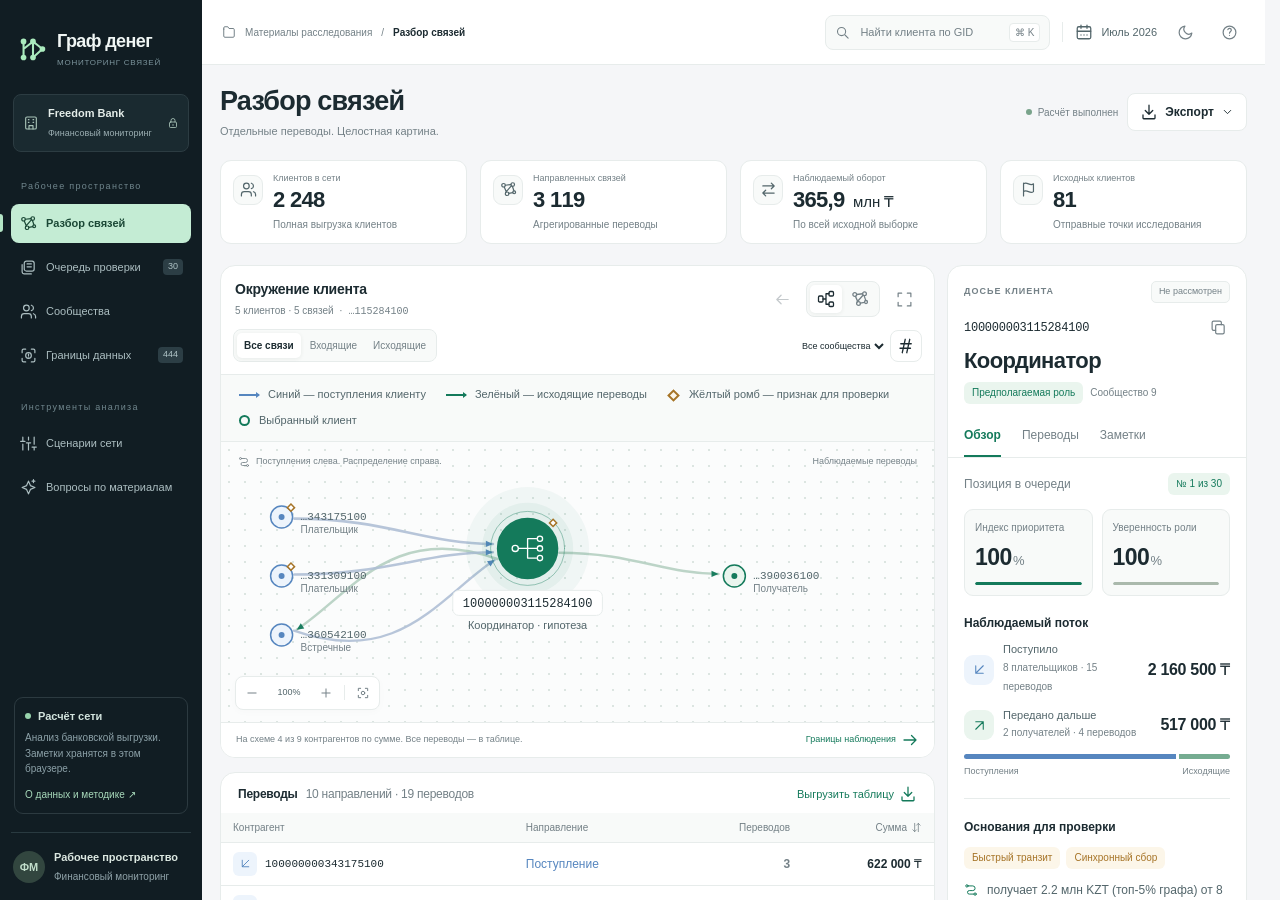
==== commit af1f0efb: "ревизия перед сдачей: временные паттерны и циклы в README, загрузка .env, доводка ответов ассистента" ====
--- a/web/approved-preview.html
+++ b/web/approved-preview.html
@@ -6,7 +6,7 @@
   <meta name="theme-color" content="#111d23">
   <meta name="description" content="Граф денег — рабочее место финансового мониторинга Freedom Bank.">
   <title>Граф денег — рабочее пространство аналитика</title>
-  <link rel="stylesheet" href="approved.css?v=3">
+  <link rel="stylesheet" href="approved.css?v=5">
 </head>
 <body>
 <script>try{const t=localStorage.getItem("money-theme");document.documentElement.dataset.theme=t==="dark"?"dark":"light";document.body.classList.toggle("dark",t==="dark")}catch(e){}</script>
@@ -64,5 +64,5 @@
   </div>
   <div id="overlay-root"></div><div id="dropdown-root"></div><div class="tooltip hidden" id="graph-tooltip" role="tooltip"></div><div class="toast-container" id="toast-container" aria-live="polite"></div>
 
-<script src="simulation.js"></script><script src="approved-graph.js?v=3"></script><script src="approved-views.js?v=3"></script><script src="approved-inspector.js?v=3"></script><script src="approved.js?v=3"></script>
+<script src="simulation.js"></script><script src="approved-graph.js?v=5"></script><script src="approved-views.js?v=5"></script><script src="approved-inspector.js?v=5"></script><script src="approved.js?v=5"></script>
 </body></html>
--- a/web/approved.css
+++ b/web/approved.css
@@ -54,3 +54,6 @@
 @media print{.app,.shell{height:auto;overflow:visible}.graph-reading-key{display:flex}.graph-panel>.canvas-wrap{height:400px}}
 
 @media(max-width:700px){.shell{scrollbar-gutter:auto}}
+.graph-focus-action{margin-left:12px;font-size:11px;gap:5px}.graph-focus-action .icon{width:13px;height:13px}.graph-controls .icon-button:disabled{opacity:.35}.graph-controls .zoom-text{min-width:42px;width:auto}
+@media(max-width:700px){.graph-focus-action{display:flex;margin:7px 0 0}.graph-controls .zoom-text{min-width:36px}}
+.graph-key-signal.seed-signal{position:relative}.graph-key-signal.seed-signal:after{content:"";position:absolute;width:4px;height:4px;background:var(--green);border-radius:50%;top:50%;left:50%;transform:translate(-50%,-50%)}
